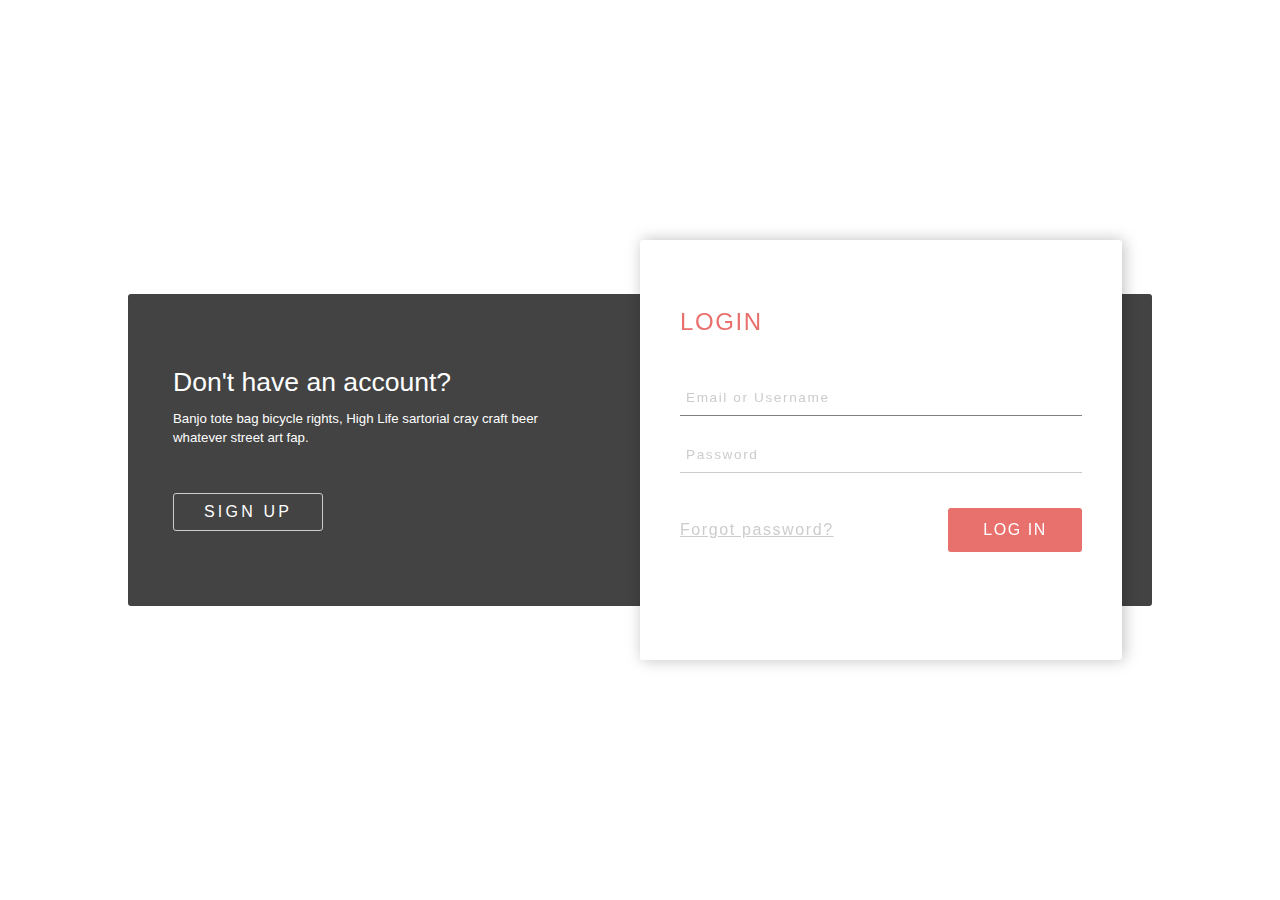
==== src/main/resources/static/templates/authorization.html @ 6c4222c2 "delete login-form and add authorization" ====
<!DOCTYPE html>
<html lang="en">
<head>
	<meta charset="UTF-8">
	<title>Authorization</title>
	<link rel="stylesheet" href="../css/authorization.css">
	<link rel="stylesheet" href="https://stackpath.bootstrapcdn.com/bootstrap/4.3.1/css/bootstrap.min.css" integrity="sha384-ggOyR0iXCbMQv3Xipma34MD+dH/1fQ784/j6cY/iJTQUOhcWr7x9JvoRxT2MZw1T" crossorigin="anonymous">
</head>
<body>
	<section class="user">
	  <div class="user_options-container">
	    <div class="user_options-text">
	      <div class="user_options-unregistered">
	        <h2 class="user_unregistered-title">Don't have an account?</h2>
	        <p class="user_unregistered-text">Banjo tote bag bicycle rights, High Life sartorial cray craft beer whatever street art fap.</p>
	        <button class="user_unregistered-signup" id="signup-button">Sign up</button>
	      </div>

	      <div class="user_options-registered">
	        <h2 class="user_registered-title">Have an account?</h2>
	        <p class="user_registered-text">Banjo tote bag bicycle rights, High Life sartorial cray craft beer whatever street art fap.</p>
	        <button class="user_registered-login" id="login-button">Login</button>
	      </div>
	    </div>
	    
	    <div class="user_options-forms" id="user_options-forms">
	      <div class="user_forms-login">
	        <h2 class="forms_title">Login</h2>
	        <form class="forms_form" name="loginForm">
	          <fieldset class="forms_fieldset">
	            <div class="forms_field">
	              <input type="text" name="username" placeholder="Email or Username" class="forms_field-input" required autofocus />
	            </div>
	            <div class="forms_field">
	              <input type="password" name="hashPass" placeholder="Password" class="forms_field-input" required />
	            </div>
	          </fieldset>
	          <div class="forms_buttons">
	            <button type="button" class="forms_buttons-forgot">Forgot password?</button>
	            <input type="submit" value="Log In" class="forms_buttons-action">
	          </div>
	        </form>
	      </div>
	      <div class="user_forms-signup">
	        <h2 class="forms_title">Sign Up</h2>
	        <form class="forms_form" name="registerForm">
	          <fieldset class="forms_fieldset">
	            <div class="forms_field">
	              <input type="text" name="username" placeholder="Full Name" class="forms_field-input" required />
	            </div>
	            <div class="forms_field">
	              <input type="email" name="email" placeholder="Email" class="forms_field-input" required />
	            </div>
	            <div class="forms_field">
	              <input type="password" name="hashPass" placeholder="Password" class="forms_field-input" required />
	            </div>
	          </fieldset>
	          <div class="forms_buttons">
	            <input type="submit" value="Sign up" class="forms_buttons-action">
	          </div>
	        </form>
	      </div>
	    </div>
	  </div>
	</section>


	<script src="../js/authorization.js"></script>
</body>
</html>
---- src/main/resources/static/css/authorization.css ----
* {
  margin: 0;
  padding: 0;
  box-sizing: border-box;
}

body {
  font-family: "Montserrat", sans-serif;
  font-size: 12px;
  line-height: 1em;
}

button {
  background-color: transparent;
  padding: 0;
  border: 0;
  outline: 0;
  cursor: pointer;
}

input {
  background-color: transparent;
  padding: 0;
  border: 0;
  outline: 0;
}

input[type=submit] {
  cursor: pointer;
}

input::-webkit-input-placeholder {
  font-size: 0.85rem;
  font-family: "Montserrat", sans-serif;
  font-weight: 300;
  letter-spacing: 0.1rem;
  color: #ccc;
}

input:-ms-input-placeholder {
  font-size: 0.85rem;
  font-family: "Montserrat", sans-serif;
  font-weight: 300;
  letter-spacing: 0.1rem;
  color: #ccc;
}

input::-ms-input-placeholder {
  font-size: 0.85rem;
  font-family: "Montserrat", sans-serif;
  font-weight: 300;
  letter-spacing: 0.1rem;
  color: #ccc;
}

input::placeholder {
  font-size: 0.85rem;
  font-family: "Montserrat", sans-serif;
  font-weight: 300;
  letter-spacing: 0.1rem;
  color: #ccc;
}

/**
 * Bounce to the left side
 */
@-webkit-keyframes bounceLeft {
  0% {
    -webkit-transform: translate3d(100%, -50%, 0);
    transform: translate3d(100%, -50%, 0);
  }
  50% {
    -webkit-transform: translate3d(-30px, -50%, 0);
    transform: translate3d(-30px, -50%, 0);
  }
  100% {
    -webkit-transform: translate3d(0, -50%, 0);
    transform: translate3d(0, -50%, 0);
  }
}
@keyframes bounceLeft {
  0% {
    -webkit-transform: translate3d(100%, -50%, 0);
    transform: translate3d(100%, -50%, 0);
  }
  50% {
    -webkit-transform: translate3d(-30px, -50%, 0);
    transform: translate3d(-30px, -50%, 0);
  }
  100% {
    -webkit-transform: translate3d(0, -50%, 0);
    transform: translate3d(0, -50%, 0);
  }
}
/**
 * Bounce to the left side
 */
@-webkit-keyframes bounceRight {
  0% {
    -webkit-transform: translate3d(0, -50%, 0);
    transform: translate3d(0, -50%, 0);
  }
  50% {
    -webkit-transform: translate3d(calc(100% + 30px), -50%, 0);
    transform: translate3d(calc(100% + 30px), -50%, 0);
  }
  100% {
    -webkit-transform: translate3d(100%, -50%, 0);
    transform: translate3d(100%, -50%, 0);
  }
}
@keyframes bounceRight {
  0% {
    -webkit-transform: translate3d(0, -50%, 0);
    transform: translate3d(0, -50%, 0);
  }
  50% {
    -webkit-transform: translate3d(calc(100% + 30px), -50%, 0);
    transform: translate3d(calc(100% + 30px), -50%, 0);
  }
  100% {
    -webkit-transform: translate3d(100%, -50%, 0);
    transform: translate3d(100%, -50%, 0);
  }
}
/**
 * Show Sign Up form
 */
@-webkit-keyframes showSignUp {
  100% {
    opacity: 1;
    visibility: visible;
    -webkit-transform: translate3d(0, 0, 0);
    transform: translate3d(0, 0, 0);
  }
}
@keyframes showSignUp {
  100% {
    opacity: 1;
    visibility: visible;
    -webkit-transform: translate3d(0, 0, 0);
    transform: translate3d(0, 0, 0);
  }
}
/**
 * Page background
 */
.user {
  display: flex;
  justify-content: center;
  align-items: center;
  width: 100%;
  height: 100vh;
  background: url("https://goo.gl/YRxqs1") no-repeat center;
  background-size: cover;
}

.user_options-container {
  position: relative;
  width: 80%;
}

.user_options-text {
  display: flex;
  justify-content: space-between;
  width: 100%;
  background-color: rgba(34, 34, 34, 0.85);
  border-radius: 3px;
}

/**
 * Registered and Unregistered user box and text
 */
.user_options-registered,
.user_options-unregistered {
  width: 50%;
  padding: 75px 45px;
  color: #fff;
  font-weight: 300;
}

.user_registered-title,
.user_unregistered-title {
  margin-bottom: 15px;
  font-size: 1.66rem;
  line-height: 1em;
}

.user_unregistered-text,
.user_registered-text {
  font-size: 0.83rem;
  line-height: 1.4em;
}

.user_registered-login,
.user_unregistered-signup {
  margin-top: 30px;
  border: 1px solid #ccc;
  border-radius: 3px;
  padding: 10px 30px;
  color: #fff;
  text-transform: uppercase;
  line-height: 1em;
  letter-spacing: 0.2rem;
  transition: background-color 0.2s ease-in-out, color 0.2s ease-in-out;
}

.user_registered-login:hover,
.user_unregistered-signup:hover {
  color: rgba(34, 34, 34, 0.85);
  background-color: #ccc;
}

/**
 * Login and signup forms
 */
.user_options-forms {
  position: absolute;
  top: 50%;
  left: 30px;
  width: calc(50% - 30px);
  min-height: 420px;
  background-color: #fff;
  border-radius: 3px;
  box-shadow: 2px 0 15px rgba(0, 0, 0, 0.25);
  overflow: hidden;
  -webkit-transform: translate3d(100%, -50%, 0);
  transform: translate3d(100%, -50%, 0);
  transition: -webkit-transform 0.4s ease-in-out;
  transition: transform 0.4s ease-in-out;
  transition: transform 0.4s ease-in-out, -webkit-transform 0.4s ease-in-out;
}

.user_options-forms .user_forms-login {
  transition: opacity 0.4s ease-in-out, visibility 0.4s ease-in-out;
}

.user_options-forms .forms_title {
  margin-bottom: 45px;
  font-size: 1.5rem;
  font-weight: 500;
  line-height: 1em;
  text-transform: uppercase;
  color: #e8716d;
  letter-spacing: 0.1rem;
}

.user_options-forms .forms_field:not(:last-of-type) {
  margin-bottom: 20px;
}

.user_options-forms .forms_field-input {
  width: 100%;
  border-bottom: 1px solid #ccc;
  padding: 6px 20px 6px 6px;
  font-family: "Montserrat", sans-serif;
  font-size: 1rem;
  font-weight: 300;
  color: gray;
  letter-spacing: 0.1rem;
  transition: border-color 0.2s ease-in-out;
}

.user_options-forms .forms_field-input:focus {
  border-color: gray;
}

.user_options-forms .forms_buttons {
  display: flex;
  justify-content: space-between;
  align-items: center;
  margin-top: 35px;
}

.user_options-forms .forms_buttons-forgot {
  font-family: "Montserrat", sans-serif;
  letter-spacing: 0.1rem;
  color: #ccc;
  text-decoration: underline;
  transition: color 0.2s ease-in-out;
}

.user_options-forms .forms_buttons-forgot:hover {
  color: #b3b3b3;
}

.user_options-forms .forms_buttons-action {
  background-color: #e8716d;
  border-radius: 3px;
  padding: 10px 35px;
  font-size: 1rem;
  font-family: "Montserrat", sans-serif;
  font-weight: 300;
  color: #fff;
  text-transform: uppercase;
  letter-spacing: 0.1rem;
  transition: background-color 0.2s ease-in-out;
}

.user_options-forms .forms_buttons-action:hover {
  background-color: #e14641;
}

.user_options-forms .user_forms-signup,
.user_options-forms .user_forms-login {
  position: absolute;
  top: 70px;
  left: 40px;
  width: calc(100% - 80px);
  opacity: 0;
  visibility: hidden;
  transition: opacity 0.4s ease-in-out, visibility 0.4s ease-in-out, -webkit-transform 0.5s ease-in-out;
  transition: opacity 0.4s ease-in-out, visibility 0.4s ease-in-out, transform 0.5s ease-in-out;
  transition: opacity 0.4s ease-in-out, visibility 0.4s ease-in-out, transform 0.5s ease-in-out, -webkit-transform 0.5s ease-in-out;
}

.user_options-forms .user_forms-signup {
  -webkit-transform: translate3d(120px, 0, 0);
  transform: translate3d(120px, 0, 0);
}

.user_options-forms .user_forms-signup .forms_buttons {
  justify-content: flex-end;
}

.user_options-forms .user_forms-login {
  -webkit-transform: translate3d(0, 0, 0);
  transform: translate3d(0, 0, 0);
  opacity: 1;
  visibility: visible;
}

/**
 * Triggers
 */
.user_options-forms.bounceLeft {
  -webkit-animation: bounceLeft 1s forwards;
  animation: bounceLeft 1s forwards;
}

.user_options-forms.bounceLeft .user_forms-signup {
  -webkit-animation: showSignUp 1s forwards;
  animation: showSignUp 1s forwards;
}

.user_options-forms.bounceLeft .user_forms-login {
  opacity: 0;
  visibility: hidden;
  -webkit-transform: translate3d(-120px, 0, 0);
  transform: translate3d(-120px, 0, 0);
}

.user_options-forms.bounceRight {
  -webkit-animation: bounceRight 1s forwards;
  animation: bounceRight 1s forwards;
}

/**
 * Responsive 990px
 */
@media screen and (max-width: 990px) {
  .user_options-forms {
    min-height: 350px;
  }

  .user_options-forms .forms_buttons {
    flex-direction: column;
  }

  .user_options-forms .user_forms-login .forms_buttons-action {
    margin-top: 30px;
  }

  .user_options-forms .user_forms-signup,
.user_options-forms .user_forms-login {
    top: 40px;
  }

  .user_options-registered,
.user_options-unregistered {
    padding: 50px 45px;
  }
}

/*# sourceMappingURL=authorization.css.map */
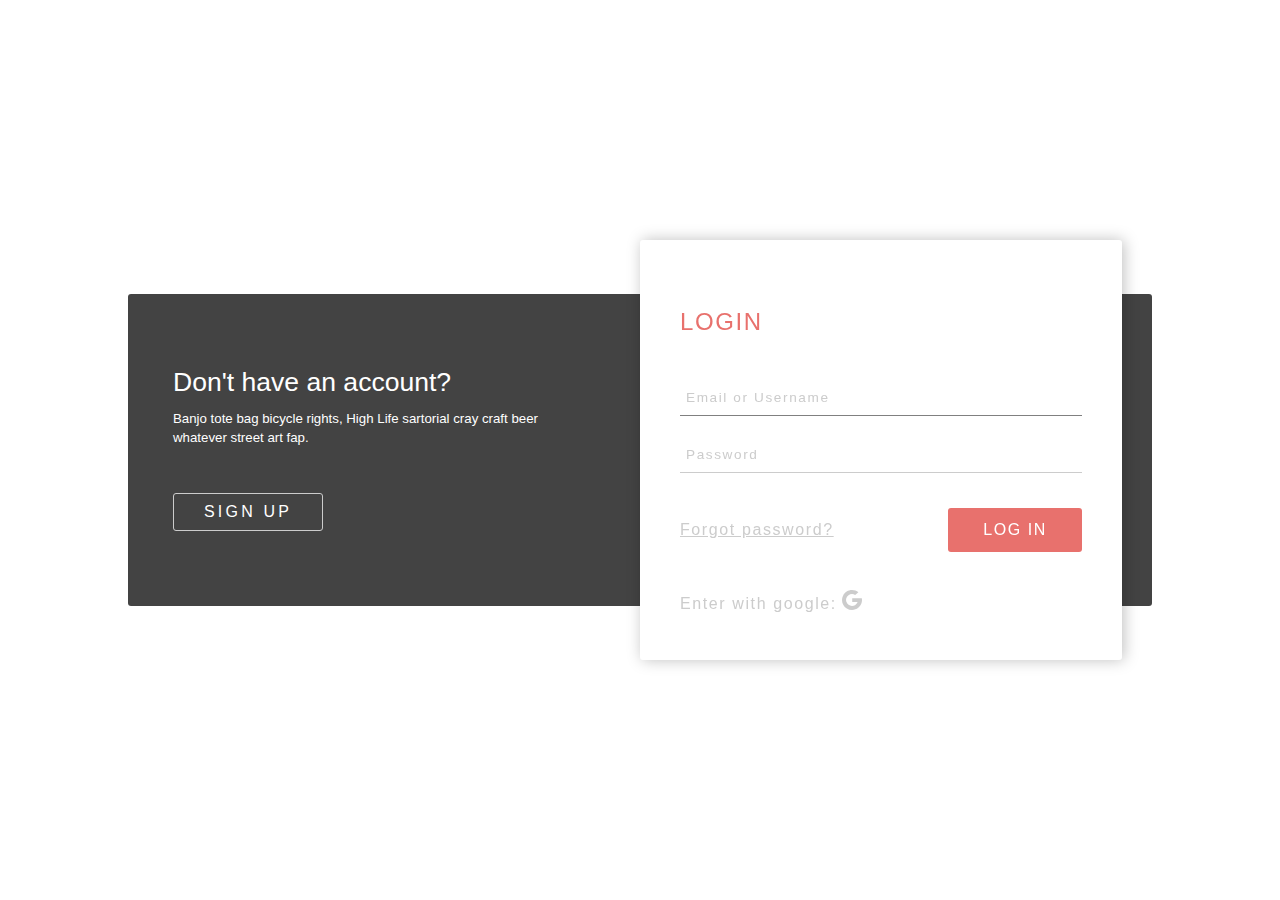
==== commit 25a5a9c4: "add google account" ====
--- a/src/main/resources/static/templates/authorization.html
+++ b/src/main/resources/static/templates/authorization.html
@@ -39,6 +39,7 @@
 	            <button type="button" class="forms_buttons-forgot">Forgot password?</button>
 	            <input type="submit" value="Log In" class="forms_buttons-action">
 	          </div>
+	          <div class="google"><span>Enter with google: </span><div><a href="/login"><img src="../css/img/search.svg" class="googleClass" alt=""></a></div></div>
 	        </form>
 	      </div>
 	      <div class="user_forms-signup">
@@ -52,10 +53,11 @@
 	              <input type="email" name="email" placeholder="Email" class="forms_field-input" required />
 	            </div>
 	            <div class="forms_field">
-	              <input type="password" name="hashPass" placeholder="Password" class="forms_field-input" required />
+	              <input type="password" name="hashPass" placeholder="Password" class="forms_field-input" required min="8" />
 	            </div>
 	          </fieldset>
 	          <div class="forms_buttons">
+	          	<div class="google"><span>Enter with google: </span><div><a href="/login"><img src="../css/img/search.svg" alt="" class="googleClass"></a></div></div>
 	            <input type="submit" value="Sign up" class="forms_buttons-action">
 	          </div>
 	        </form>
--- a/src/main/resources/static/css/authorization.css
+++ b/src/main/resources/static/css/authorization.css
@@ -59,6 +59,24 @@
   font-weight: 300;
   letter-spacing: 0.1rem;
   color: #ccc;
+}
+
+.google {
+  margin-top: 35px;
+  display: flex;
+}
+.google img {
+  width: 20px;
+}
+.google span {
+  font-family: "Montserrat", sans-serif;
+  letter-spacing: 0.1rem;
+  color: #ccc;
+  transition: color 0.2s ease-in-out;
+  margin-top: 5px;
+}
+.google div {
+  margin-left: 5px;
 }
 
 /**
@@ -267,9 +285,12 @@
 
 .user_options-forms .forms_buttons {
   display: flex;
-  justify-content: space-between;
+  justify-content: space-between !important;
   align-items: center;
   margin-top: 35px;
+}
+.user_options-forms .forms_buttons .google {
+  margin-top: 0px;
 }
 
 .user_options-forms .forms_buttons-forgot {
